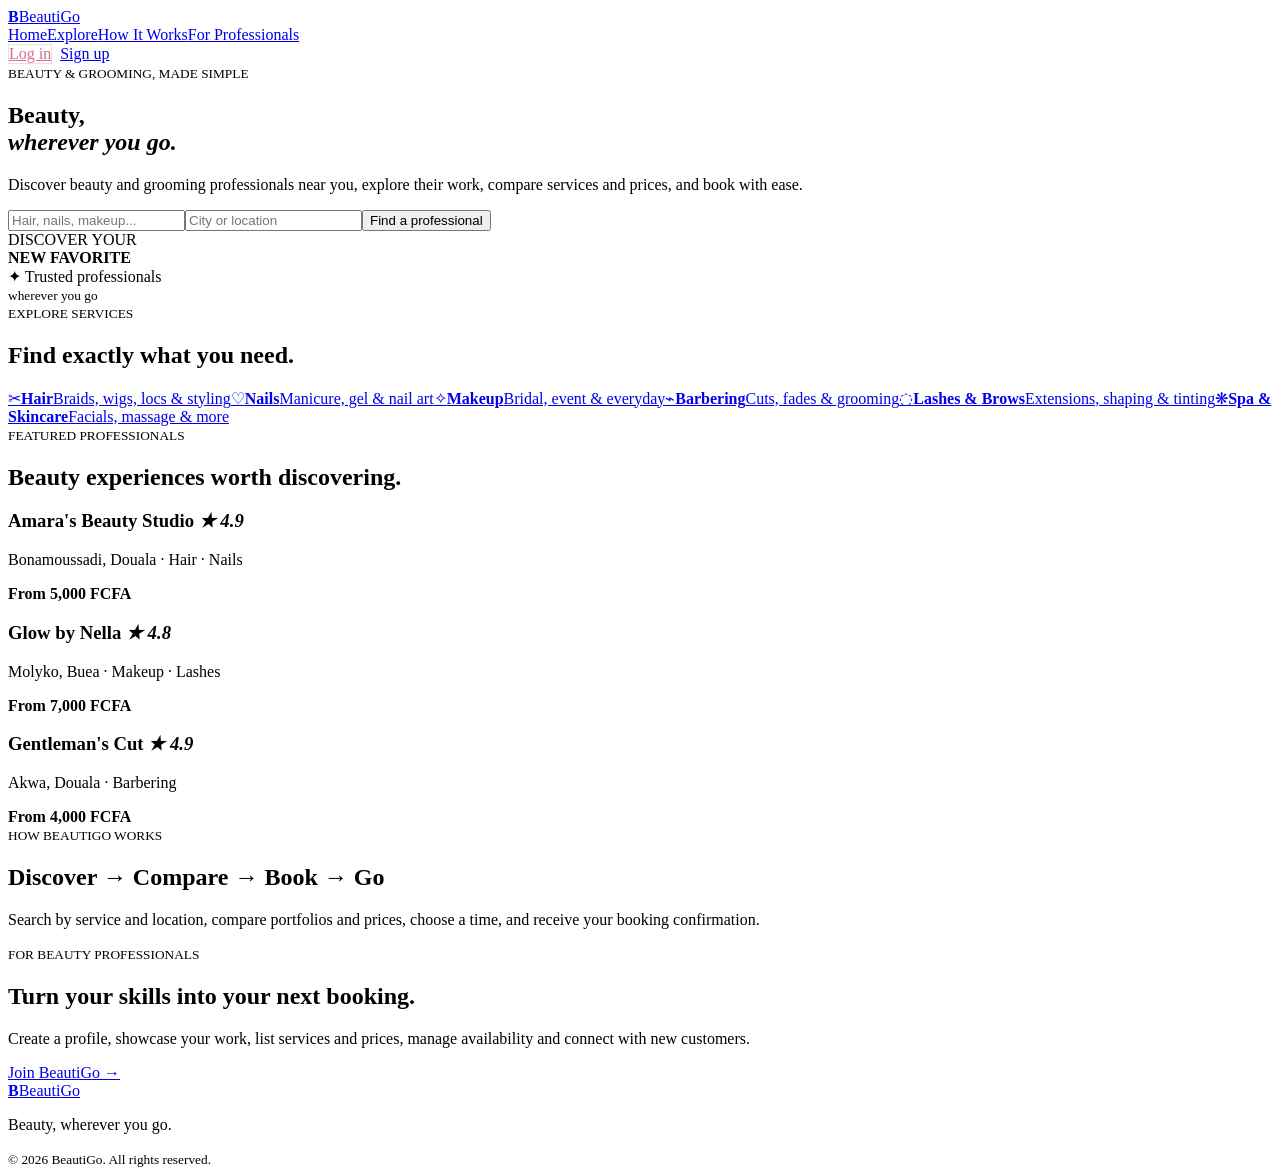
==== index.html @ b185f3d1 "Add BeautiGo full-stack application" ====
<!doctype html><html lang="en"><head><meta charset="UTF-8"><meta name="viewport" content="width=device-width,initial-scale=1"><title>BeautiGo | Beauty, wherever you go.</title><link rel="preconnect" href="https://fonts.googleapis.com"><link rel="preconnect" href="https://fonts.gstatic.com" crossorigin><link href="https://fonts.googleapis.com/css2?family=Inter:wght@400;500;600;700&family=Poppins:wght@500;600;700;800&display=swap" rel="stylesheet"><link rel="stylesheet" href="css/style.css"></head><body>
<header><div class="nav"><a class="brand" href="index.html"><b>B</b>Beauti<span>Go</span></a><nav><a class="active" href="index.html">Home</a><a href="explore.html">Explore</a><a href="#how">How It Works</a><a href="#pros">For Professionals</a></nav><div style="display:flex;gap:8px;align-items:center"><a class="btn small" href="login.html" style="background:transparent;color:#D96C8A;border:1px solid #EEDFD8">Log in</a><a class="btn small" href="signup.html">Sign up</a></div></div></header>
<main><section class="hero"><div><small>BEAUTY & GROOMING, MADE SIMPLE</small><h1>Beauty,<br><i>wherever you go.</i></h1><p>Discover beauty and grooming professionals near you, explore their work, compare services and prices, and book with ease.</p><form id="homeSearch"><input id="service" placeholder="Hair, nails, makeup..."><input id="location" placeholder="City or location"><button class="btn">Find a professional</button></form></div><div class="hero-art"><div class="art-text">DISCOVER YOUR<br><strong>NEW FAVORITE</strong></div><div class="float">✦ Trusted professionals<br><small>wherever you go</small></div></div></section>
<section class="section"><small>EXPLORE SERVICES</small><h2>Find exactly what you need.</h2><div class="cats"><a href="explore.html?category=hair">✂<strong>Hair</strong><span>Braids, wigs, locs & styling</span></a><a href="explore.html?category=nails">♡<strong>Nails</strong><span>Manicure, gel & nail art</span></a><a href="explore.html?category=makeup">✧<strong>Makeup</strong><span>Bridal, event & everyday</span></a><a href="explore.html?category=barbering">⌁<strong>Barbering</strong><span>Cuts, fades & grooming</span></a><a href="explore.html?category=lashes-brows">◌<strong>Lashes & Brows</strong><span>Extensions, shaping & tinting</span></a><a href="explore.html?category=spa">❋<strong>Spa & Skincare</strong><span>Facials, massage & more</span></a></div></section>
<section class="section light"><small>FEATURED PROFESSIONALS</small><h2>Beauty experiences worth discovering.</h2><div class="cards"><article><div class="photo p1"></div><h3>Amara's Beauty Studio <em>★ 4.9</em></h3><p>Bonamoussadi, Douala · Hair · Nails</p><b>From 5,000 FCFA</b></article><article><div class="photo p2"></div><h3>Glow by Nella <em>★ 4.8</em></h3><p>Molyko, Buea · Makeup · Lashes</p><b>From 7,000 FCFA</b></article><article><div class="photo p3"></div><h3>Gentleman's Cut <em>★ 4.9</em></h3><p>Akwa, Douala · Barbering</p><b>From 4,000 FCFA</b></article></div></section>
<section class="section" id="how"><div class="center"><small>HOW BEAUTIGO WORKS</small><h2>Discover → Compare → Book → Go</h2><p>Search by service and location, compare portfolios and prices, choose a time, and receive your booking confirmation.</p></div></section><section class="cta" id="pros"><div><small>FOR BEAUTY PROFESSIONALS</small><h2>Turn your skills into your next booking.</h2><p>Create a profile, showcase your work, list services and prices, manage availability and connect with new customers.</p><a class="btn dark" href="explore.html">Join BeautiGo →</a></div></section></main>
<footer><a class="brand" href="index.html"><b>B</b>Beauti<span>Go</span></a><p>Beauty, wherever you go.</p><small>© 2026 BeautiGo. All rights reserved.</small></footer><script src="js/main.js"></script></body></html>
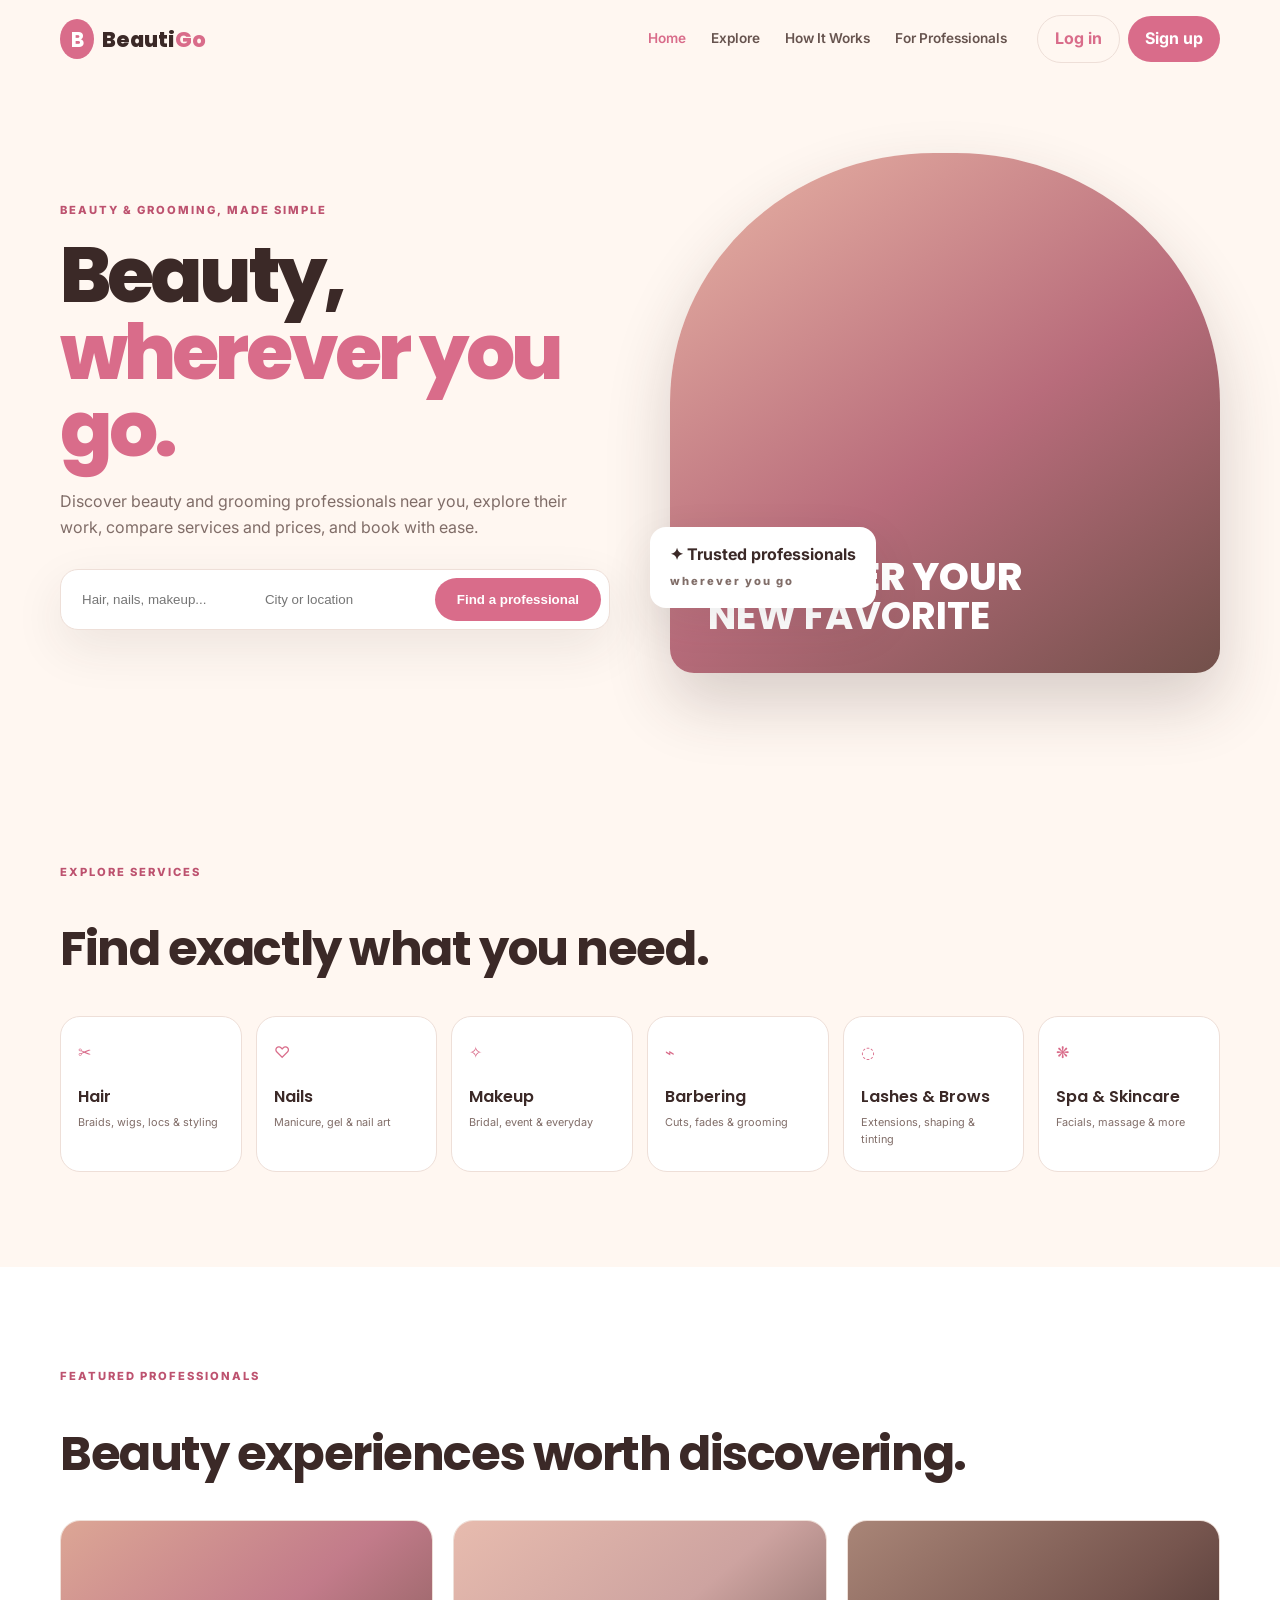
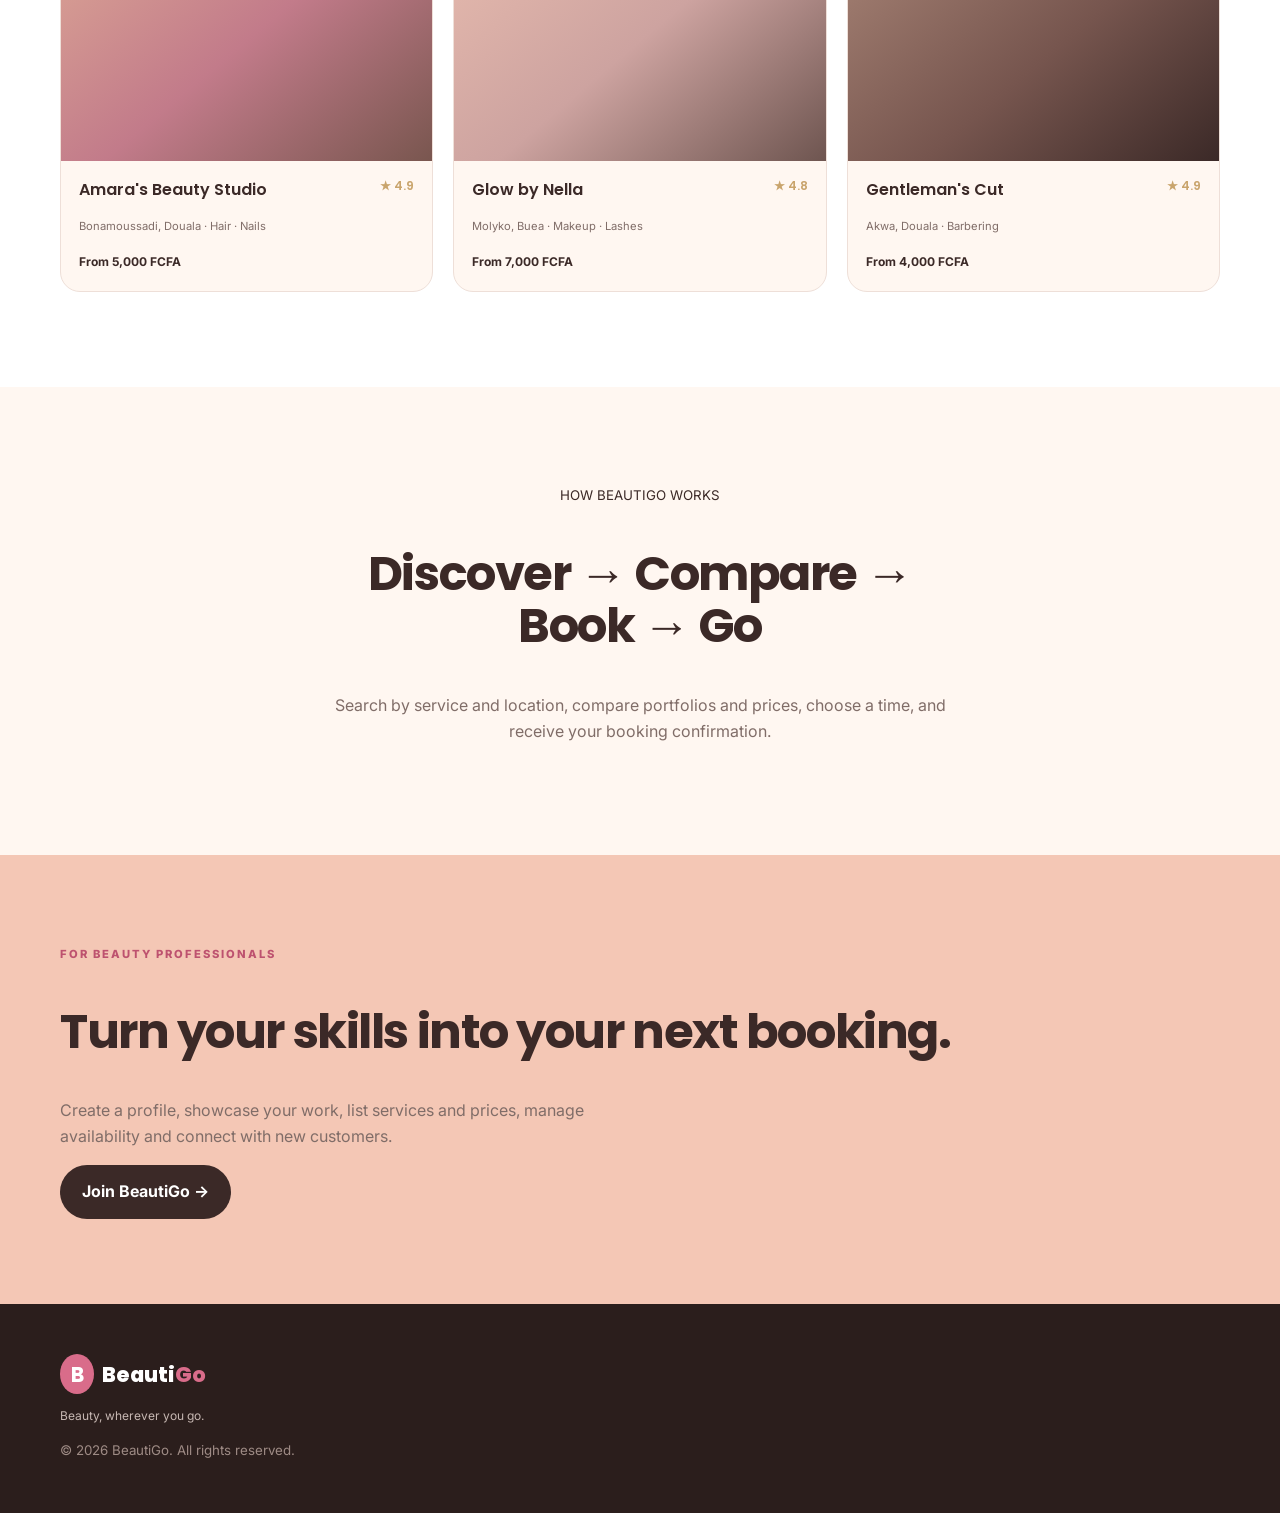
==== commit aab98af6: "Update index.html" ====
--- a/index.html
+++ b/index.html
@@ -1,7 +1,7 @@
-<!doctype html><html lang="en"><head><meta charset="UTF-8"><meta name="viewport" content="width=device-width,initial-scale=1"><title>BeautiGo | Beauty, wherever you go.</title><link rel="preconnect" href="https://fonts.googleapis.com"><link rel="preconnect" href="https://fonts.gstatic.com" crossorigin><link href="https://fonts.googleapis.com/css2?family=Inter:wght@400;500;600;700&family=Poppins:wght@500;600;700;800&display=swap" rel="stylesheet"><link rel="stylesheet" href="css/style.css"></head><body>
+<!doctype html><html lang="en"><head><meta charset="UTF-8"><meta name="viewport" content="width=device-width,initial-scale=1"><title>BeautiGo | Beauty, wherever you go.</title><link rel="preconnect" href="https://fonts.googleapis.com"><link rel="preconnect" href="https://fonts.gstatic.com" crossorigin><link href="https://fonts.googleapis.com/css2?family=Inter:wght@400;500;600;700&family=Poppins:wght@500;600;700;800&display=swap" rel="stylesheet"><link rel="stylesheet" href="style.css"></head><body>
 <header><div class="nav"><a class="brand" href="index.html"><b>B</b>Beauti<span>Go</span></a><nav><a class="active" href="index.html">Home</a><a href="explore.html">Explore</a><a href="#how">How It Works</a><a href="#pros">For Professionals</a></nav><div style="display:flex;gap:8px;align-items:center"><a class="btn small" href="login.html" style="background:transparent;color:#D96C8A;border:1px solid #EEDFD8">Log in</a><a class="btn small" href="signup.html">Sign up</a></div></div></header>
 <main><section class="hero"><div><small>BEAUTY & GROOMING, MADE SIMPLE</small><h1>Beauty,<br><i>wherever you go.</i></h1><p>Discover beauty and grooming professionals near you, explore their work, compare services and prices, and book with ease.</p><form id="homeSearch"><input id="service" placeholder="Hair, nails, makeup..."><input id="location" placeholder="City or location"><button class="btn">Find a professional</button></form></div><div class="hero-art"><div class="art-text">DISCOVER YOUR<br><strong>NEW FAVORITE</strong></div><div class="float">✦ Trusted professionals<br><small>wherever you go</small></div></div></section>
 <section class="section"><small>EXPLORE SERVICES</small><h2>Find exactly what you need.</h2><div class="cats"><a href="explore.html?category=hair">✂<strong>Hair</strong><span>Braids, wigs, locs & styling</span></a><a href="explore.html?category=nails">♡<strong>Nails</strong><span>Manicure, gel & nail art</span></a><a href="explore.html?category=makeup">✧<strong>Makeup</strong><span>Bridal, event & everyday</span></a><a href="explore.html?category=barbering">⌁<strong>Barbering</strong><span>Cuts, fades & grooming</span></a><a href="explore.html?category=lashes-brows">◌<strong>Lashes & Brows</strong><span>Extensions, shaping & tinting</span></a><a href="explore.html?category=spa">❋<strong>Spa & Skincare</strong><span>Facials, massage & more</span></a></div></section>
 <section class="section light"><small>FEATURED PROFESSIONALS</small><h2>Beauty experiences worth discovering.</h2><div class="cards"><article><div class="photo p1"></div><h3>Amara's Beauty Studio <em>★ 4.9</em></h3><p>Bonamoussadi, Douala · Hair · Nails</p><b>From 5,000 FCFA</b></article><article><div class="photo p2"></div><h3>Glow by Nella <em>★ 4.8</em></h3><p>Molyko, Buea · Makeup · Lashes</p><b>From 7,000 FCFA</b></article><article><div class="photo p3"></div><h3>Gentleman's Cut <em>★ 4.9</em></h3><p>Akwa, Douala · Barbering</p><b>From 4,000 FCFA</b></article></div></section>
 <section class="section" id="how"><div class="center"><small>HOW BEAUTIGO WORKS</small><h2>Discover → Compare → Book → Go</h2><p>Search by service and location, compare portfolios and prices, choose a time, and receive your booking confirmation.</p></div></section><section class="cta" id="pros"><div><small>FOR BEAUTY PROFESSIONALS</small><h2>Turn your skills into your next booking.</h2><p>Create a profile, showcase your work, list services and prices, manage availability and connect with new customers.</p><a class="btn dark" href="explore.html">Join BeautiGo →</a></div></section></main>
-<footer><a class="brand" href="index.html"><b>B</b>Beauti<span>Go</span></a><p>Beauty, wherever you go.</p><small>© 2026 BeautiGo. All rights reserved.</small></footer><script src="js/main.js"></script></body></html>
+<footer><a class="brand" href="index.html"><b>B</b>Beauti<span>Go</span></a><p>Beauty, wherever you go.</p><small>© 2026 BeautiGo. All rights reserved.</small></footer><script src="main.js"></script></body></html>
--- a/style.css
+++ b/style.css
@@ -0,0 +1 @@
+:root{--rose:#D96C8A;--cream:#FFF7F1;--peach:#F4C7B5;--cocoa:#3B2927;--gold:#C9A46C;--muted:#806D68;--line:#EEDFD8;--white:#fff;--shadow:0 18px 50px rgba(59,41,39,.09)}*{box-sizing:border-box}body{margin:0;font-family:Inter,sans-serif;color:var(--cocoa);background:var(--cream);line-height:1.6}a{text-decoration:none;color:inherit}.nav,.container{width:min(1160px,calc(100% - 40px));margin:auto}.nav{min-height:78px;display:flex;align-items:center;gap:30px}.brand{font:800 1.3rem Poppins}.brand b{display:inline-grid;place-items:center;background:var(--rose);color:white;width:34px;height:40px;border-radius:50%;margin-right:8px}.brand span{color:var(--rose)}nav{display:flex;gap:25px;margin-left:auto}nav a{font-size:.85rem;font-weight:600;color:#67544F}nav a.active{color:var(--rose)}.btn{border:0;border-radius:999px;background:var(--rose);color:white;padding:14px 22px;font-weight:700;cursor:pointer;display:inline-block}.small{padding:10px 17px}.hero{padding:75px max(20px,calc((100% - 1160px)/2)) 90px;display:grid;grid-template-columns:1fr 1fr;gap:60px;align-items:center}.hero small,.section>small,.cta small,.explore-head small,.resultbar small{color:#BD526F;font-size:.7rem;letter-spacing:.18em;font-weight:800}.hero h1,.explore-head h1{font:800 clamp(3.2rem,6vw,5.3rem)/1 Poppins;letter-spacing:-.05em;margin:15px 0 22px}.hero h1 i,.explore-head h1 i{font-style:normal;color:var(--rose)}.hero p{color:var(--muted);max-width:560px}.hero form,#searchForm{background:white;padding:8px;border:1px solid var(--line);border-radius:18px;box-shadow:var(--shadow);display:flex;gap:8px;margin-top:28px}.hero input,#searchForm input{min-width:0;flex:1;border:0;outline:0;padding:13px;background:transparent}.hero-art{height:520px;border-radius:48% 48% 24px 24px;background:linear-gradient(145deg,#e9b4a5,#b86c7b 55%,#72504a);position:relative;display:flex;align-items:end;padding:38px;color:white;box-shadow:0 30px 65px #3b292733}.art-text{font:800 2.4rem/1 Poppins}.float{position:absolute;left:-20px;bottom:65px;background:white;color:var(--cocoa);padding:15px 20px;border-radius:16px;box-shadow:var(--shadow);font-weight:700}.float small{color:var(--muted)}.section{padding:95px max(20px,calc((100% - 1160px)/2))}.section h2,.cta h2{font:700 clamp(2rem,4vw,3rem)/1.1 Poppins;letter-spacing:-.03em}.cats{display:grid;grid-template-columns:repeat(6,1fr);gap:14px;margin-top:30px}.cats a{background:white;border:1px solid var(--line);padding:23px 17px;border-radius:20px;transition:.2s}.cats a:hover{transform:translateY(-4px);box-shadow:var(--shadow)}.cats a:first-letter{color:var(--rose)}.cats strong,.cats span{display:block}.cats strong{font:600 1rem Poppins;margin-top:18px}.cats span{font-size:.68rem;color:var(--muted);margin-top:5px}.light{background:white}.cards{display:grid;grid-template-columns:repeat(3,1fr);gap:20px;margin-top:30px}.cards article{background:var(--cream);border:1px solid var(--line);border-radius:20px;overflow:hidden;padding-bottom:18px}.photo{height:240px;background:linear-gradient(140deg,#dca695,#c27b8a 50%,#79564f)}.p2{background:linear-gradient(140deg,#e7bbae,#cda3a0 50%,#6e5550)}.p3{background:linear-gradient(140deg,#a98577,#76554e 55%,#3b2927)}.cards h3,.cards p,.cards b{margin-left:18px;margin-right:18px}.cards h3{font:600 1rem Poppins}.cards em{float:right;color:var(--gold);font-style:normal;font-size:.75rem}.cards p{color:var(--muted);font-size:.7rem}.cards b{font-size:.75rem}.center{text-align:center;max-width:650px;margin:auto}.center p,.cta p{color:var(--muted)}.cta{padding:85px max(20px,calc((100% - 1160px)/2));background:var(--peach)}.cta p{max-width:600px}.dark{background:var(--cocoa)}footer{background:#2b1e1c;color:white;padding:50px max(20px,calc((100% - 1160px)/2))}footer p{color:#c7b8b3;font-size:.75rem}footer small{color:#9e8b85}@media(max-width:850px){nav{display:none}.hero{grid-template-columns:1fr}.cats{grid-template-columns:repeat(3,1fr)}.cards{grid-template-columns:1fr}.hero-art{height:400px}}@media(max-width:560px){.hero form,#searchForm{flex-direction:column}.hero{padding-top:45px}.cats{grid-template-columns:1fr 1fr}.hero h1{font-size:3rem}}
